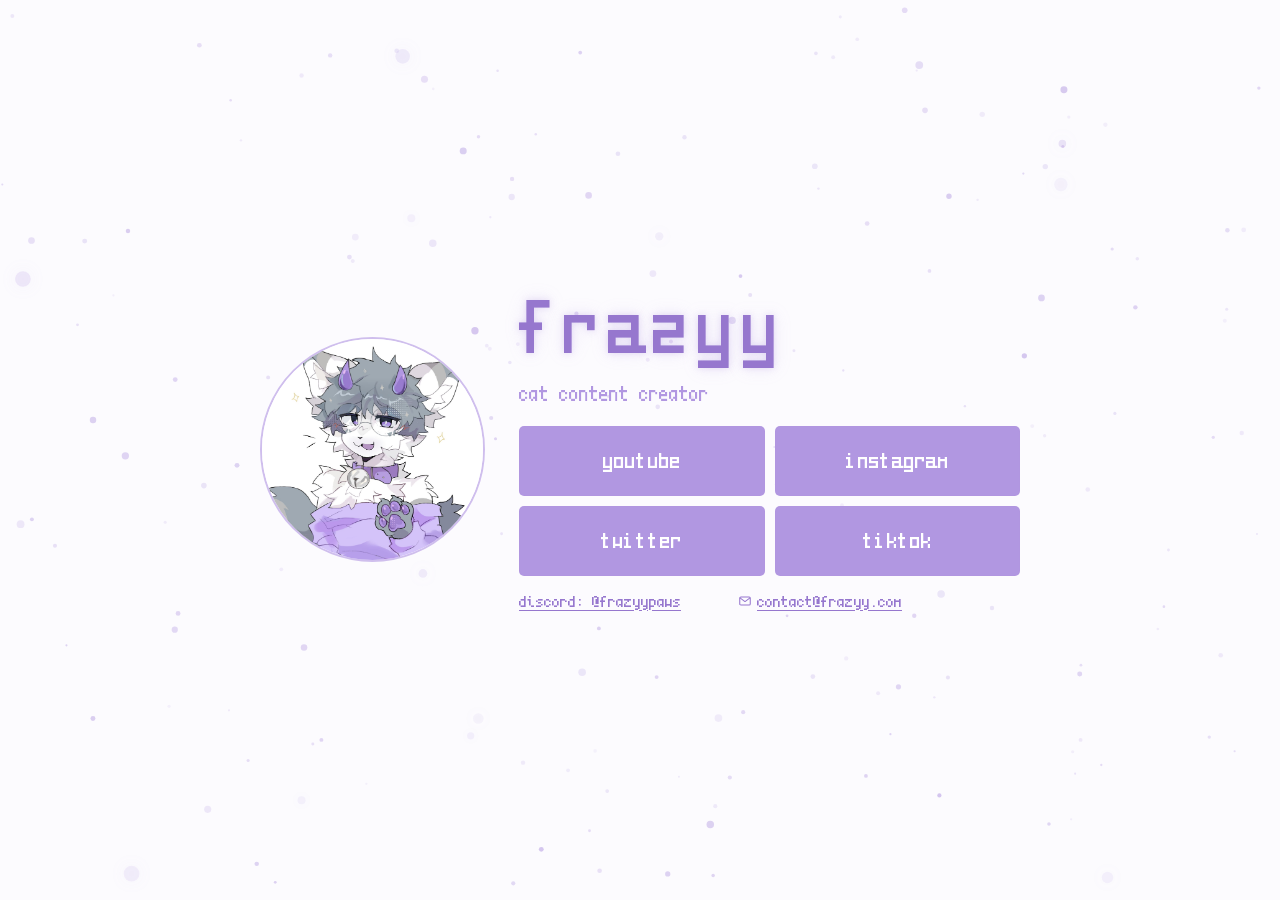
==== index.html @ 0676b8c7 "Make button hover more playful" ====
<!doctype html>
<html lang="en">
<head>
  <meta charset="utf-8">
  <meta name="viewport" content="width=device-width, initial-scale=1, viewport-fit=cover">
  <meta name="theme-color" content="#fcfbfe">
  <meta name="description" content="Frazyy — cat content creator. Videos, socials, and contact.">
  <meta property="og:type" content="website">
  <meta property="og:url" content="https://frazyy.com/">
  <meta property="og:site_name" content="FRAZYY">
  <meta property="og:title" content="FRAZYY">
  <meta property="og:description" content="cat content creator">
  <meta property="og:image" content="https://frazyy.com/img/frazyypfp.png">
  <meta property="og:image:alt" content="Frazyy's illustrated character portrait">
  <meta name="twitter:card" content="summary">
  <meta name="twitter:title" content="FRAZYY">
  <meta name="twitter:description" content="cat content creator">
  <meta name="twitter:image" content="https://frazyy.com/img/frazyypfp.png">
  <link rel="icon" href="img/frazyypfp.png">
  <title>FRAZYY</title>

  <style>
    @font-face {
      font-family: "Scientifica";
      src: url("fonts/scientifica.ttf") format("truetype");
      font-style: normal;
      font-weight: 400;
      font-display: swap;
    }

    @font-face {
      font-family: "Scientifica";
      src: url("fonts/scientificaBold.ttf") format("truetype");
      font-style: normal;
      font-weight: 700;
      font-display: swap;
    }

    @font-face {
      font-family: "Scientifica";
      src: url("fonts/scientificaItalic.ttf") format("truetype");
      font-style: italic;
      font-weight: 400;
      font-display: swap;
    }

    :root {
      color-scheme: light;
      --top: #fcfbfe;
      --ink: #b197e1;
      --ink-dark: #9677ce;
      --button-fill: #b197e1;
      --button-hover: #a486d8;
      --focus: #7552b4;
    }

    * {
      box-sizing: border-box;
    }

    html,
    body {
      min-height: 100%;
      margin: 0;
      overflow-x: hidden;
    }

    body {
      min-height: 100vh;
      min-height: 100svh;
      display: grid;
      place-items: center;
      padding: max(24px, env(safe-area-inset-top)) max(20px, env(safe-area-inset-right))
        max(24px, env(safe-area-inset-bottom)) max(20px, env(safe-area-inset-left));
      color: var(--ink);
      background: var(--top);
      font-family: "Scientifica", monospace;
      font-size: 20px;
      line-height: 1.35;
      text-rendering: optimizeLegibility;
    }

    main {
      position: relative;
      z-index: 1;
      width: min(100%, 760px);
    }

    #fx {
      position: fixed;
      inset: 0;
      z-index: 0;
      width: 100%;
      height: 100%;
      pointer-events: none;
      filter: blur(0.6px);
    }

    .profile {
      display: grid;
      grid-template-columns: 225px minmax(0, 1fr);
      align-items: center;
      gap: 34px;
    }

    .portrait {
      display: block;
      width: 225px;
      aspect-ratio: 1;
      border: 2px solid rgba(177, 151, 225, 0.6);
      border-radius: 50%;
      object-fit: cover;
    }

    .content {
      min-width: 0;
    }

    h1 {
      margin: 0;
      color: var(--ink-dark);
      font-size: clamp(62px, 7vw, 84px);
      font-weight: 700;
      line-height: 0.95;
      letter-spacing: 0.08em;
      text-shadow: 0 0 7px rgba(177, 151, 225, 0.32), 0 0 18px rgba(177, 151, 225, 0.18);
    }

    .intro {
      margin: 11px 0 17px;
      font-size: 23px;
    }

    .handle {
      font-weight: 700;
    }

    .links {
      display: grid;
      grid-template-columns: repeat(2, minmax(0, 1fr));
      gap: 10px;
    }

    .link {
      min-height: 70px;
      display: grid;
      place-items: center;
      padding: 17px 20px;
      border: 1px solid rgba(177, 151, 225, 0.68);
      border-radius: 5px;
      color: #ffffff;
      background: var(--button-fill);
      font-size: 25px;
      font-weight: 700;
      line-height: 1;
      text-align: center;
      text-decoration: none;
      transition: background-color 160ms ease, border-color 160ms ease,
        transform 180ms cubic-bezier(0.22, 0.75, 0.3, 1);
    }

    .link:hover {
      border-color: var(--ink);
      background: var(--button-hover);
      transform: translateY(-3px) scale(1.015);
    }

    .link:focus-visible,
    .discord:focus-visible,
    .email:focus-visible {
      outline: 2px solid var(--focus);
      outline-offset: 3px;
    }

    .contact {
      display: flex;
      flex-wrap: wrap;
      gap: 4px 12px;
      margin-top: 13px;
      font-size: 18px;
    }

    .discord,
    .email {
      padding: 0;
      border: 0;
      color: var(--ink-dark);
      background: transparent;
      font: inherit;
      text-decoration: underline;
      text-decoration-thickness: 1px;
      text-underline-offset: 3px;
      cursor: pointer;
    }

    .email {
      display: inline-flex;
      align-items: center;
      gap: 5px;
    }

    .email-icon {
      width: 14px;
      height: 14px;
      flex: 0 0 auto;
      fill: none;
      stroke: currentColor;
      stroke-linecap: round;
      stroke-linejoin: round;
      stroke-width: 1.8;
    }

    .discord-status {
      display: inline-block;
      min-width: 42px;
      margin-left: 3px;
      font-style: italic;
      text-decoration: none;
    }

    @media (max-width: 580px) {
      body {
        align-items: center;
        font-size: 17px;
      }

      main {
        width: min(100%, 360px);
      }

      .profile {
        grid-template-columns: 1fr;
        justify-items: center;
        gap: 19px;
      }

      .portrait {
        width: clamp(140px, 45vw, 174px);
      }

      .content {
        width: 100%;
        text-align: center;
      }

      h1 {
        font-size: clamp(50px, 16vw, 68px);
      }

      .intro {
        margin: 8px 0 14px;
        font-size: 19px;
      }

      .link {
        min-height: 58px;
        padding: 13px 16px;
        font-size: 22px;
      }

      .contact {
        justify-content: center;
        font-size: 16px;
      }
    }

    @media (max-width: 340px) {
      .links {
        grid-template-columns: 1fr;
      }
    }

    @media (prefers-reduced-motion: reduce) {
      *,
      *::before,
      *::after {
        scroll-behavior: auto !important;
        transition-duration: 0.01ms !important;
      }

    }
  </style>
</head>

<body>
  <canvas id="fx" aria-hidden="true"></canvas>

  <main>
    <section class="profile" aria-labelledby="site-title">
      <img class="portrait" src="img/frazyypfp.png" alt="Frazyy's illustrated character portrait">

      <div class="content">
        <h1 id="site-title">frazyy</h1>
        <p class="intro">cat content creator</p>

        <nav class="links" aria-label="Social links">
          <a class="link" href="https://www.youtube.com/@frazyypaws" target="_blank" rel="noopener noreferrer">youtube</a>
          <a class="link" href="https://www.instagram.com/frazyypaws/" target="_blank" rel="noopener noreferrer">instagram</a>
          <a class="link" href="https://x.com/frazyypaws" target="_blank" rel="noopener noreferrer">twitter</a>
          <a class="link" href="https://www.tiktok.com/@frazyypaws" target="_blank" rel="noopener noreferrer">tiktok</a>
        </nav>

        <div class="contact" aria-label="Contact information">
          <button class="discord" id="discord-copy" type="button" title="Copy Discord username">
            discord: @frazyypaws<span class="discord-status" id="discord-status" aria-live="polite"></span>
          </button>
          <a class="email" href="mailto:contact@frazyy.com">
            <svg class="email-icon" viewBox="0 0 24 24" aria-hidden="true">
              <rect x="3" y="5" width="18" height="14" rx="2"></rect>
              <path d="m4 7 8 6 8-6"></path>
            </svg>
            <span>contact@frazyy.com</span>
          </a>
        </div>
      </div>
    </section>
  </main>

  <script src="js/performanceProfile.js"></script>
  <script src="js/siteParticles.js"></script>
  <script src="js/titleMarquee.js"></script>
  <script>
    const copyButton = document.querySelector("#discord-copy");
    const copyStatus = document.querySelector("#discord-status");
    let statusTimer;

    copyButton.addEventListener("click", async () => {
      clearTimeout(statusTimer);

      try {
        await navigator.clipboard.writeText("frazyypaws");
        copyStatus.textContent = "copied!";
      } catch {
        copyStatus.textContent = "@frazyypaws";
      }

      statusTimer = setTimeout(() => {
        copyStatus.textContent = "";
      }, 1800);
    });
  </script>
</body>
</html>
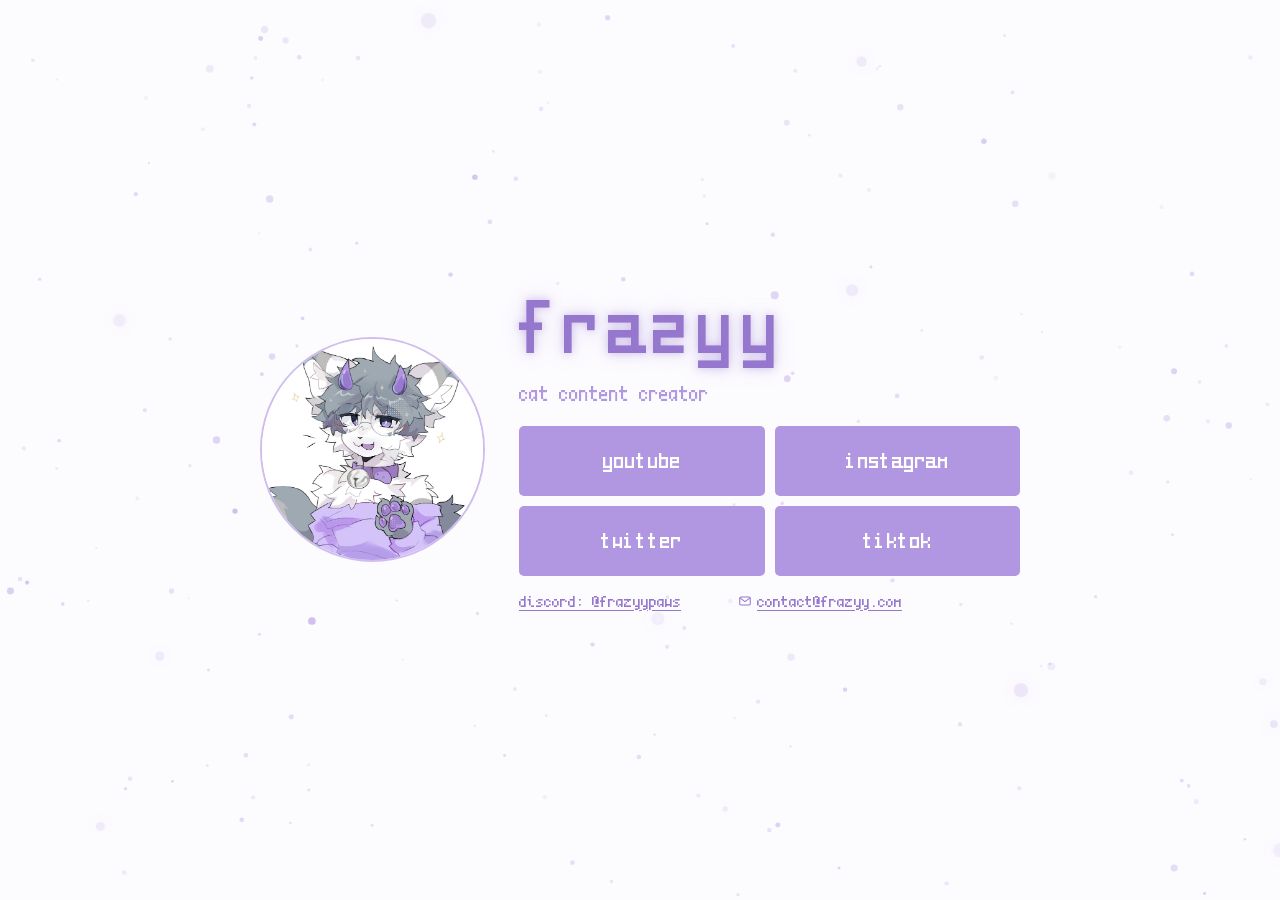
==== commit f3410a42: "Refine title glow" ====
--- a/index.html
+++ b/index.html
@@ -123,7 +123,8 @@
       font-weight: 700;
       line-height: 0.95;
       letter-spacing: 0.08em;
-      text-shadow: 0 0 7px rgba(177, 151, 225, 0.32), 0 0 18px rgba(177, 151, 225, 0.18);
+      text-shadow: 0 0 8px rgba(150, 119, 206, 0.42),
+        0 0 20px rgba(177, 151, 225, 0.28);
     }
 
     .intro {
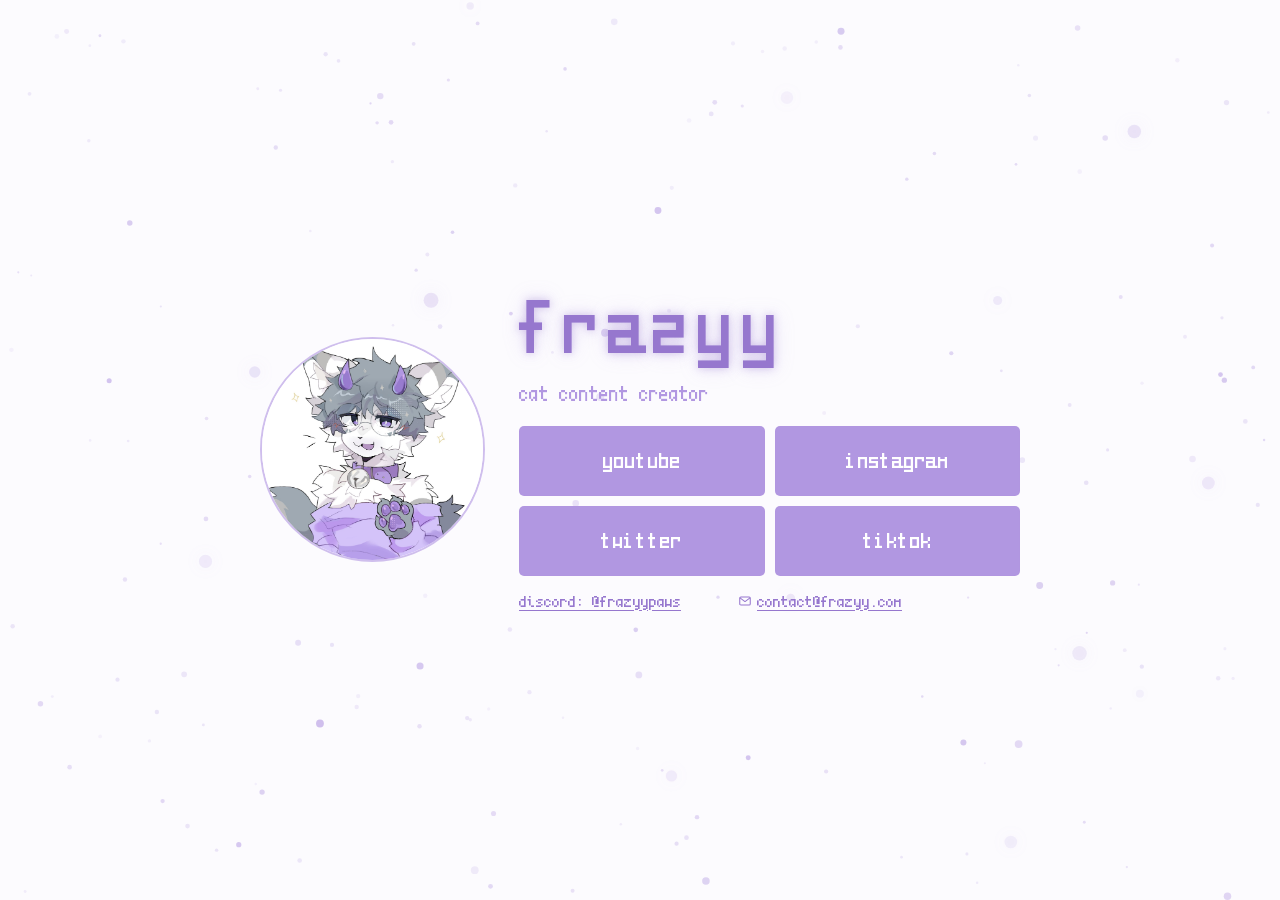
==== commit 5253b685: "Smooth the initial page reveal" ====
--- a/index.html
+++ b/index.html
@@ -1,5 +1,5 @@
 <!doctype html>
-<html lang="en">
+<html lang="en" class="is-loading">
 <head>
   <meta charset="utf-8">
   <meta name="viewport" content="width=device-width, initial-scale=1, viewport-fit=cover">
@@ -96,6 +96,27 @@
       filter: blur(0.6px);
     }
 
+    .is-loading main,
+    .is-loading #fx {
+      opacity: 0;
+    }
+
+    .is-loading main {
+      transform: translateY(10px);
+    }
+
+    .is-ready main {
+      opacity: 1;
+      transform: translateY(0);
+      transition: opacity 760ms ease-out,
+        transform 760ms cubic-bezier(0.22, 0.75, 0.3, 1);
+    }
+
+    .is-ready #fx {
+      opacity: 1;
+      transition: opacity 1s ease-out;
+    }
+
     .profile {
       display: grid;
       grid-template-columns: 225px minmax(0, 1fr);
@@ -284,6 +305,7 @@
 </head>
 
 <body>
+  <noscript><style>main, #fx { opacity: 1 !important; transform: none !important; }</style></noscript>
   <canvas id="fx" aria-hidden="true"></canvas>
 
   <main>
@@ -321,6 +343,31 @@
   <script src="js/siteParticles.js"></script>
   <script src="js/titleMarquee.js"></script>
   <script>
+    let siteRevealed = false;
+
+    function revealSite() {
+      if (siteRevealed) return;
+      siteRevealed = true;
+
+      requestAnimationFrame(() => {
+        requestAnimationFrame(() => {
+          document.documentElement.classList.replace("is-loading", "is-ready");
+        });
+      });
+    }
+
+    const portraitImage = document.querySelector(".portrait");
+    const fontsReady = document.fonts?.ready || Promise.resolve();
+    const portraitReady = portraitImage?.decode
+      ? portraitImage.decode().catch(() => undefined)
+      : Promise.resolve();
+    const revealFallback = setTimeout(revealSite, 1400);
+
+    Promise.all([fontsReady, portraitReady]).then(() => {
+      clearTimeout(revealFallback);
+      revealSite();
+    });
+
     const copyButton = document.querySelector("#discord-copy");
     const copyStatus = document.querySelector("#discord-status");
     let statusTimer;
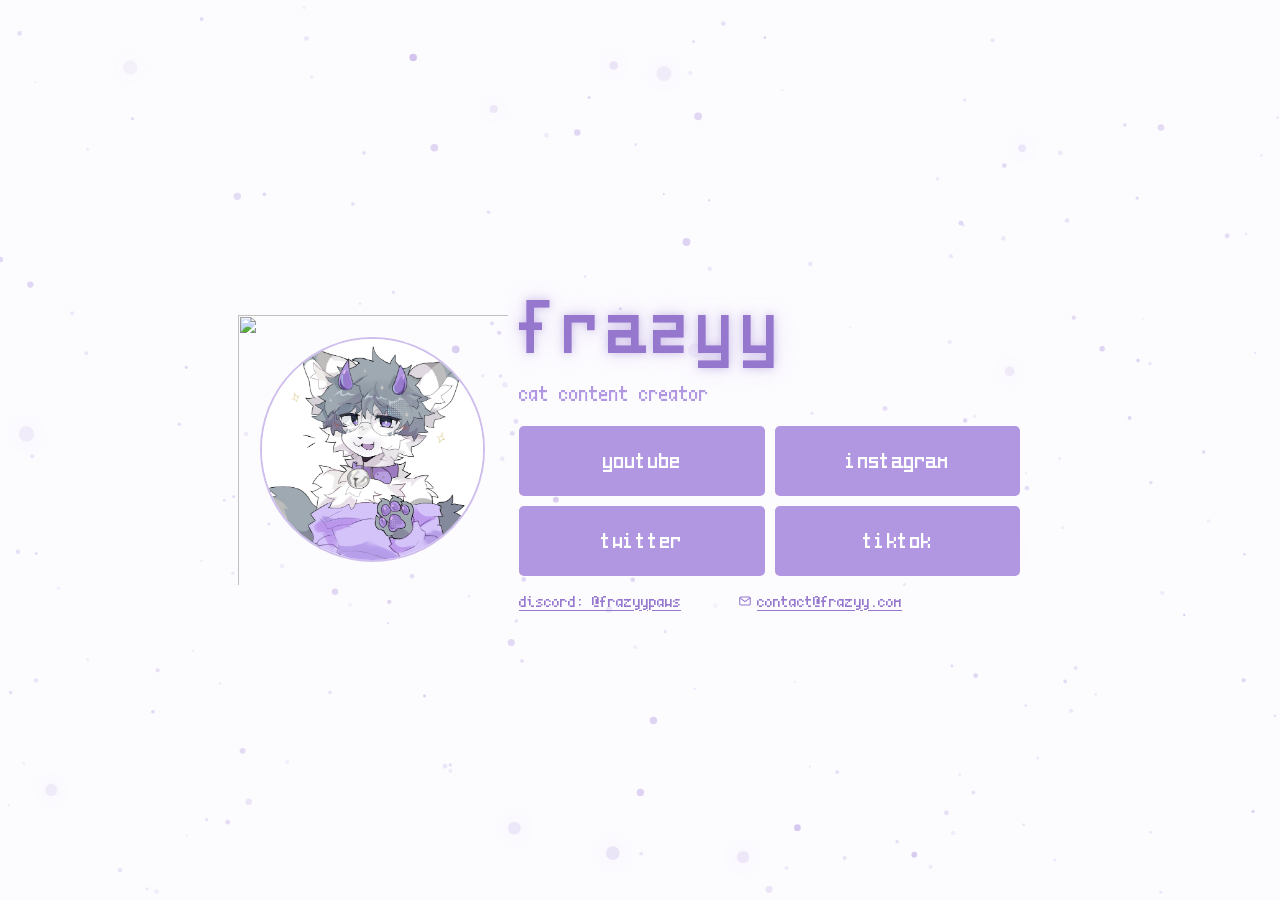
==== commit 2cf57806: "Add Discord avatar decoration" ====
--- a/index.html
+++ b/index.html
@@ -124,13 +124,31 @@
       gap: 34px;
     }
 
+    .portrait-wrap {
+      position: relative;
+      width: 225px;
+      aspect-ratio: 1;
+    }
+
     .portrait {
       display: block;
-      width: 225px;
-      aspect-ratio: 1;
+      width: 100%;
+      height: 100%;
       border: 2px solid rgba(177, 151, 225, 0.6);
       border-radius: 50%;
       object-fit: cover;
+    }
+
+    .avatar-decoration {
+      position: absolute;
+      z-index: 2;
+      top: -10%;
+      left: -10%;
+      width: 120%;
+      height: 120%;
+      object-fit: contain;
+      pointer-events: none;
+      user-select: none;
     }
 
     .content {
@@ -256,7 +274,7 @@
         gap: 19px;
       }
 
-      .portrait {
+      .portrait-wrap {
         width: clamp(140px, 45vw, 174px);
       }
 
@@ -310,7 +328,12 @@
 
   <main>
     <section class="profile" aria-labelledby="site-title">
-      <img class="portrait" src="img/frazyypfp.png" alt="Frazyy's illustrated character portrait">
+      <div class="portrait-wrap">
+        <img class="portrait" src="img/frazyypfp.png" alt="Frazyy's illustrated character portrait">
+        <img class="avatar-decoration"
+          src="https://cdn.discordapp.com/avatar-decoration-presets/a_c3cffc19e9784f7d0b005eecdf1b566e.png?size=240&amp;passthrough=true"
+          alt="" aria-hidden="true">
+      </div>
 
       <div class="content">
         <h1 id="site-title">frazyy</h1>
@@ -357,13 +380,17 @@
     }
 
     const portraitImage = document.querySelector(".portrait");
+    const decorationImage = document.querySelector(".avatar-decoration");
     const fontsReady = document.fonts?.ready || Promise.resolve();
     const portraitReady = portraitImage?.decode
       ? portraitImage.decode().catch(() => undefined)
       : Promise.resolve();
+    const decorationReady = decorationImage?.decode
+      ? decorationImage.decode().catch(() => undefined)
+      : Promise.resolve();
     const revealFallback = setTimeout(revealSite, 1400);
 
-    Promise.all([fontsReady, portraitReady]).then(() => {
+    Promise.all([fontsReady, portraitReady, decorationReady]).then(() => {
       clearTimeout(revealFallback);
       revealSite();
     });
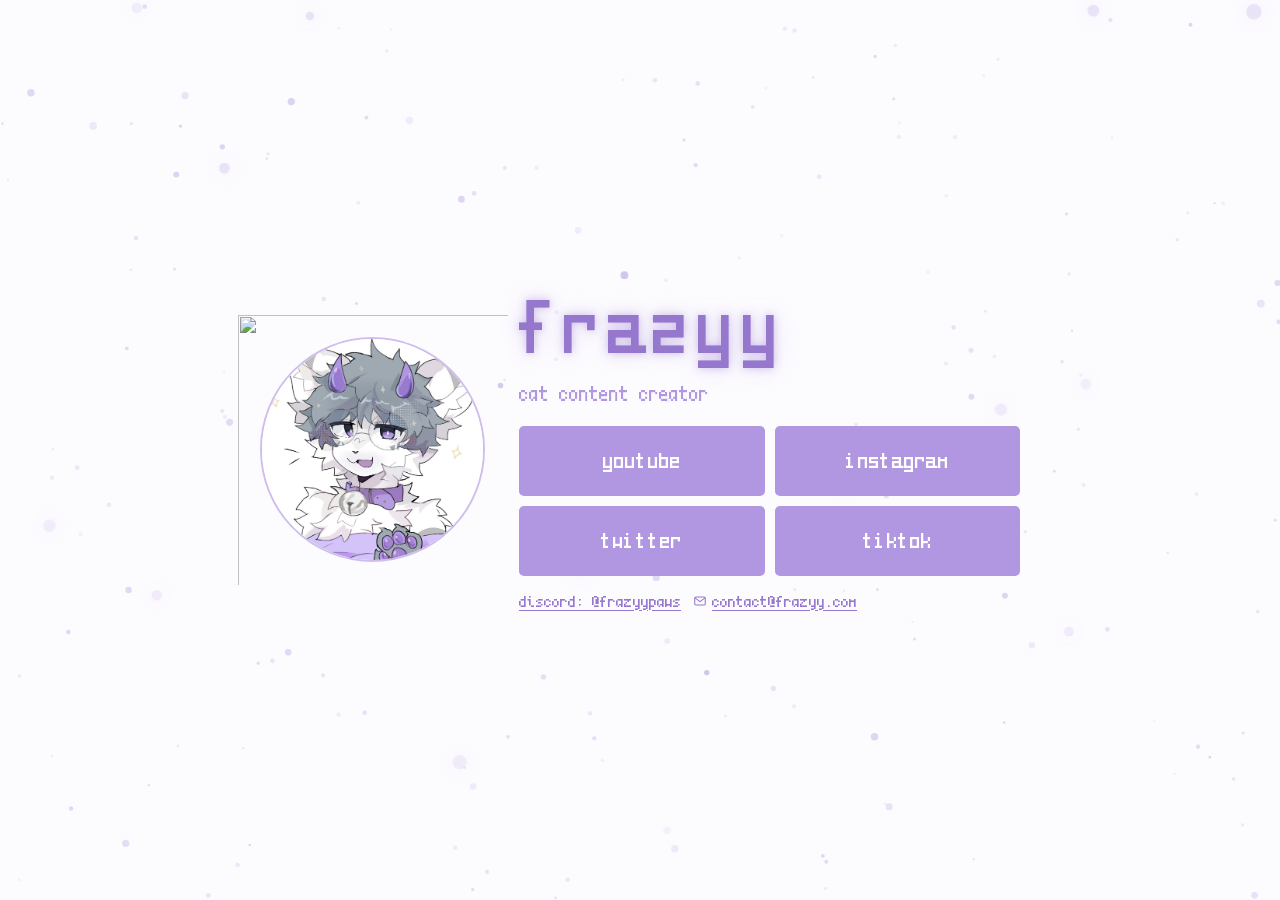
==== commit 3f1c1d0c: "Use minimal contact feedback" ====
--- a/index.html
+++ b/index.html
@@ -222,6 +222,7 @@
 
     .discord,
     .email {
+      position: relative;
       padding: 0;
       border: 0;
       color: var(--ink-dark);
@@ -231,6 +232,46 @@
       text-decoration-thickness: 1px;
       text-underline-offset: 3px;
       cursor: pointer;
+      transition: color 180ms ease, transform 180ms ease;
+    }
+
+    .discord::after,
+    .email::after {
+      content: "";
+      position: absolute;
+      top: 50%;
+      right: -10px;
+      width: 5px;
+      height: 5px;
+      border-radius: 50%;
+      opacity: 0;
+      background: var(--ink-dark);
+      box-shadow: 0 0 8px rgba(150, 119, 206, 0.5);
+      transform: translateY(-50%) scale(0.25);
+      transition: opacity 180ms ease, transform 220ms cubic-bezier(0.22, 0.75, 0.3, 1);
+    }
+
+    .discord.is-confirmed,
+    .email.is-confirmed {
+      color: var(--focus);
+      transform: translateY(-1px);
+    }
+
+    .discord.is-confirmed::after,
+    .email.is-confirmed::after {
+      opacity: 1;
+      transform: translateY(-50%) scale(1);
+    }
+
+    .discord.is-error::after {
+      opacity: 1;
+      background: #bd7798;
+      transform: translateY(-50%) scale(1);
+    }
+
+    .discord:active,
+    .email:active {
+      transform: scale(0.97);
     }
 
     .email {
@@ -248,14 +289,23 @@
       stroke-linecap: round;
       stroke-linejoin: round;
       stroke-width: 1.8;
+      transition: fill 180ms ease, transform 180ms ease;
+    }
+
+    .email.is-confirmed .email-icon {
+      fill: rgba(150, 119, 206, 0.16);
+      transform: scale(1.1);
     }
 
     .discord-status {
-      display: inline-block;
-      min-width: 42px;
-      margin-left: 3px;
-      font-style: italic;
-      text-decoration: none;
+      position: absolute;
+      width: 1px;
+      height: 1px;
+      padding: 0;
+      overflow: hidden;
+      clip: rect(0, 0, 0, 0);
+      white-space: nowrap;
+      border: 0;
     }
 
     @media (max-width: 580px) {
@@ -397,7 +447,19 @@
 
     const copyButton = document.querySelector("#discord-copy");
     const copyStatus = document.querySelector("#discord-status");
+    const emailLink = document.querySelector(".email");
+    const feedbackTimers = new WeakMap();
     let statusTimer;
+
+    function showContactFeedback(element, state = "is-confirmed") {
+      clearTimeout(feedbackTimers.get(element));
+      element.classList.remove("is-confirmed", "is-error");
+      void element.offsetWidth;
+      element.classList.add(state);
+      feedbackTimers.set(element, setTimeout(() => {
+        element.classList.remove(state);
+      }, 700));
+    }
 
     copyButton.addEventListener("click", async () => {
       clearTimeout(statusTimer);
@@ -405,14 +467,20 @@
       try {
         await navigator.clipboard.writeText("frazyypaws");
         copyStatus.textContent = "copied!";
+        showContactFeedback(copyButton);
       } catch {
-        copyStatus.textContent = "@frazyypaws";
+        copyStatus.textContent = "copy unavailable";
+        showContactFeedback(copyButton, "is-error");
       }
 
       statusTimer = setTimeout(() => {
         copyStatus.textContent = "";
       }, 1800);
     });
+
+    emailLink.addEventListener("click", () => {
+      showContactFeedback(emailLink);
+    });
   </script>
 </body>
 </html>
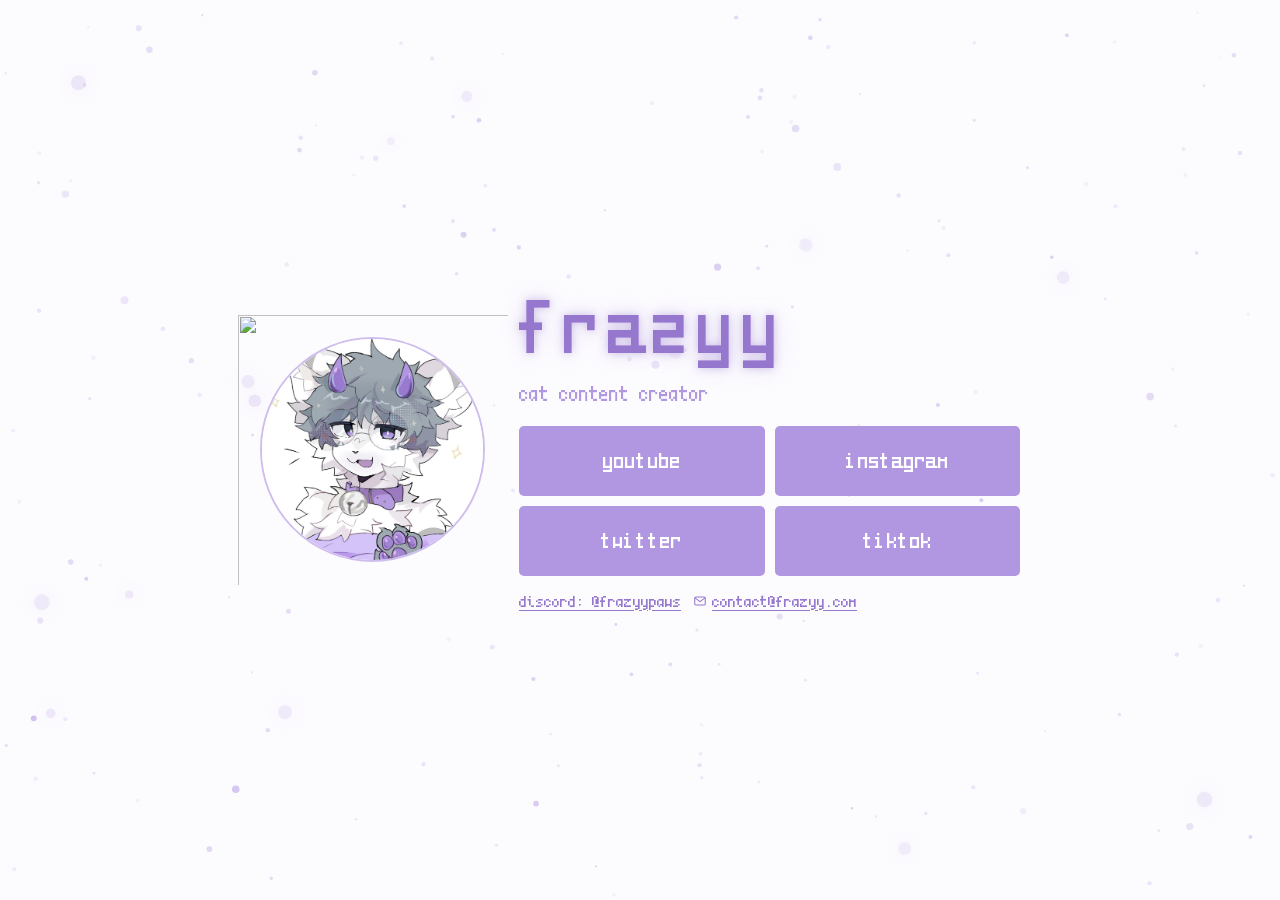
==== commit 2bb21a38: "Simplify page source" ====
--- a/index.html
+++ b/index.html
@@ -4,14 +4,14 @@
   <meta charset="utf-8">
   <meta name="viewport" content="width=device-width, initial-scale=1, viewport-fit=cover">
   <meta name="theme-color" content="#fcfbfe">
-  <meta name="description" content="Frazyy — cat content creator. Videos, socials, and contact.">
+  <meta name="description" content="frazyy's website">
   <meta property="og:type" content="website">
   <meta property="og:url" content="https://frazyy.com/">
   <meta property="og:site_name" content="FRAZYY">
   <meta property="og:title" content="FRAZYY">
   <meta property="og:description" content="cat content creator">
   <meta property="og:image" content="https://frazyy.com/img/frazyypfp.png">
-  <meta property="og:image:alt" content="Frazyy's illustrated character portrait">
+  <meta property="og:image:alt" content="frazyy">
   <meta name="twitter:card" content="summary">
   <meta name="twitter:title" content="FRAZYY">
   <meta name="twitter:description" content="cat content creator">
@@ -124,13 +124,13 @@
       gap: 34px;
     }
 
-    .portrait-wrap {
+    .pfp-wrap {
       position: relative;
       width: 225px;
       aspect-ratio: 1;
     }
 
-    .portrait {
+    .pfp {
       display: block;
       width: 100%;
       height: 100%;
@@ -139,7 +139,7 @@
       object-fit: cover;
     }
 
-    .avatar-decoration {
+    .deco {
       position: absolute;
       z-index: 2;
       top: -10%;
@@ -169,10 +169,6 @@
     .intro {
       margin: 11px 0 17px;
       font-size: 23px;
-    }
-
-    .handle {
-      font-weight: 700;
     }
 
     .links {
@@ -324,7 +320,7 @@
         gap: 19px;
       }
 
-      .portrait-wrap {
+      .pfp-wrap {
         width: clamp(140px, 45vw, 174px);
       }
 
@@ -378,9 +374,9 @@
 
   <main>
     <section class="profile" aria-labelledby="site-title">
-      <div class="portrait-wrap">
-        <img class="portrait" src="img/frazyypfp.png" alt="Frazyy's illustrated character portrait">
-        <img class="avatar-decoration"
+      <div class="pfp-wrap">
+        <img class="pfp" src="img/frazyypfp.png" alt="frazyy">
+        <img class="deco"
           src="https://cdn.discordapp.com/avatar-decoration-presets/a_c3cffc19e9784f7d0b005eecdf1b566e.png?size=240&amp;passthrough=true"
           alt="" aria-hidden="true">
       </div>
@@ -389,15 +385,15 @@
         <h1 id="site-title">frazyy</h1>
         <p class="intro">cat content creator</p>
 
-        <nav class="links" aria-label="Social links">
+        <nav class="links" aria-label="links">
           <a class="link" href="https://www.youtube.com/@frazyypaws" target="_blank" rel="noopener noreferrer">youtube</a>
           <a class="link" href="https://www.instagram.com/frazyypaws/" target="_blank" rel="noopener noreferrer">instagram</a>
           <a class="link" href="https://x.com/frazyypaws" target="_blank" rel="noopener noreferrer">twitter</a>
           <a class="link" href="https://www.tiktok.com/@frazyypaws" target="_blank" rel="noopener noreferrer">tiktok</a>
         </nav>
 
-        <div class="contact" aria-label="Contact information">
-          <button class="discord" id="discord-copy" type="button" title="Copy Discord username">
+        <div class="contact" aria-label="contact">
+          <button class="discord" id="discord-copy" type="button" title="copy discord">
             discord: @frazyypaws<span class="discord-status" id="discord-status" aria-live="polite"></span>
           </button>
           <a class="email" href="mailto:contact@frazyy.com">
@@ -416,11 +412,11 @@
   <script src="js/siteParticles.js"></script>
   <script src="js/titleMarquee.js"></script>
   <script>
-    let siteRevealed = false;
-
-    function revealSite() {
-      if (siteRevealed) return;
-      siteRevealed = true;
+    let shown = false;
+
+    function showPage() {
+      if (shown) return;
+      shown = true;
 
       requestAnimationFrame(() => {
         requestAnimationFrame(() => {
@@ -429,20 +425,20 @@
       });
     }
 
-    const portraitImage = document.querySelector(".portrait");
-    const decorationImage = document.querySelector(".avatar-decoration");
-    const fontsReady = document.fonts?.ready || Promise.resolve();
-    const portraitReady = portraitImage?.decode
-      ? portraitImage.decode().catch(() => undefined)
+    const pfp = document.querySelector(".pfp");
+    const deco = document.querySelector(".deco");
+    const fontLoad = document.fonts?.ready || Promise.resolve();
+    const pfpLoad = pfp?.decode
+      ? pfp.decode().catch(() => undefined)
       : Promise.resolve();
-    const decorationReady = decorationImage?.decode
-      ? decorationImage.decode().catch(() => undefined)
+    const decoLoad = deco?.decode
+      ? deco.decode().catch(() => undefined)
       : Promise.resolve();
-    const revealFallback = setTimeout(revealSite, 1400);
-
-    Promise.all([fontsReady, portraitReady, decorationReady]).then(() => {
-      clearTimeout(revealFallback);
-      revealSite();
+    const fallback = setTimeout(showPage, 1400);
+
+    Promise.all([fontLoad, pfpLoad, decoLoad]).then(() => {
+      clearTimeout(fallback);
+      showPage();
     });
 
     const copyButton = document.querySelector("#discord-copy");
@@ -451,7 +447,7 @@
     const feedbackTimers = new WeakMap();
     let statusTimer;
 
-    function showContactFeedback(element, state = "is-confirmed") {
+    function showFeedback(element, state = "is-confirmed") {
       clearTimeout(feedbackTimers.get(element));
       element.classList.remove("is-confirmed", "is-error");
       void element.offsetWidth;
@@ -467,10 +463,10 @@
       try {
         await navigator.clipboard.writeText("frazyypaws");
         copyStatus.textContent = "copied!";
-        showContactFeedback(copyButton);
+        showFeedback(copyButton);
       } catch {
         copyStatus.textContent = "copy unavailable";
-        showContactFeedback(copyButton, "is-error");
+        showFeedback(copyButton, "is-error");
       }
 
       statusTimer = setTimeout(() => {
@@ -479,7 +475,7 @@
     });
 
     emailLink.addEventListener("click", () => {
-      showContactFeedback(emailLink);
+      showFeedback(emailLink);
     });
   </script>
 </body>
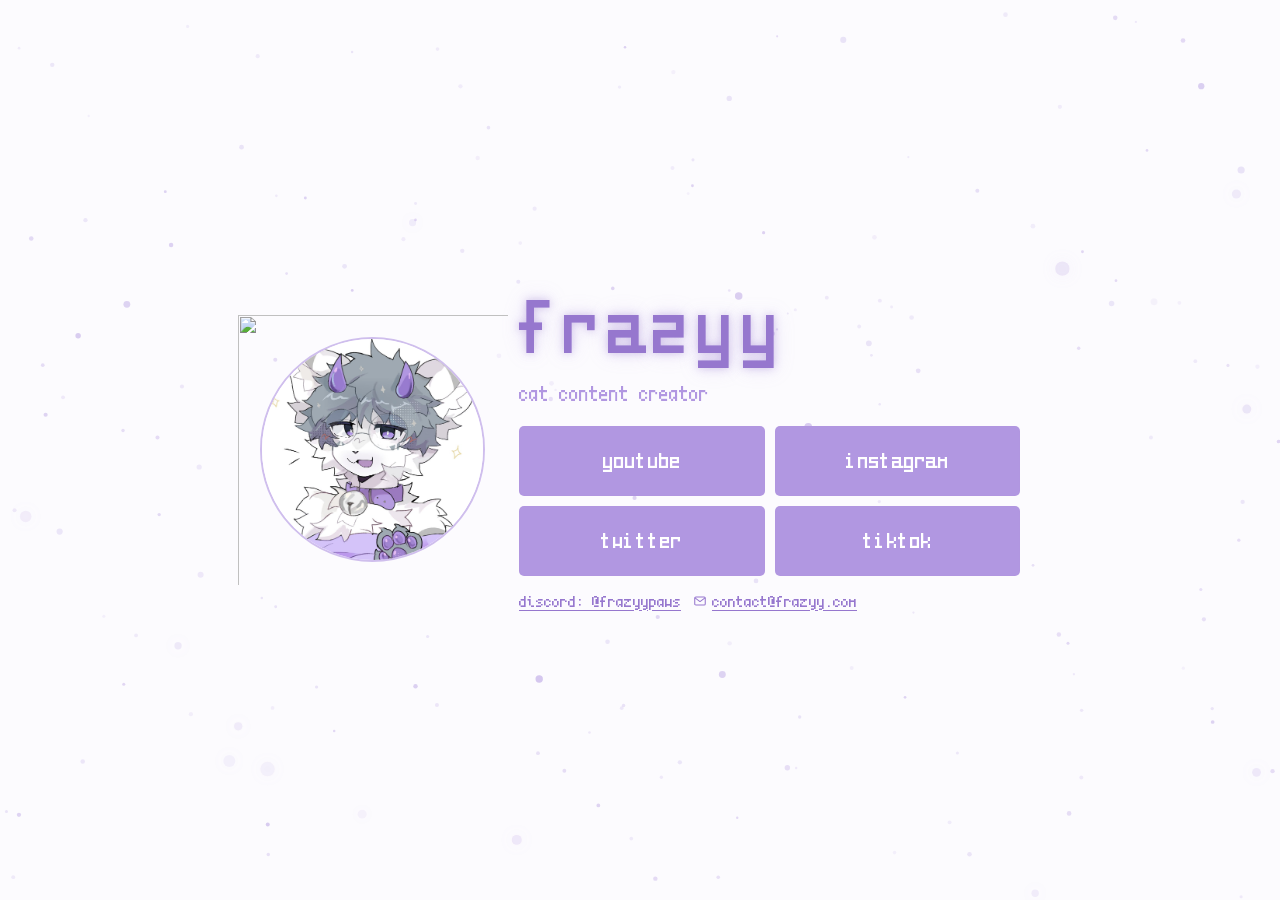
==== commit a026e9d6: "Simplify browser tab" ====
--- a/index.html
+++ b/index.html
@@ -16,8 +16,7 @@
   <meta name="twitter:title" content="FRAZYY">
   <meta name="twitter:description" content="cat content creator">
   <meta name="twitter:image" content="https://frazyy.com/img/frazyypfp.png">
-  <link rel="icon" href="img/frazyypfp.png">
-  <title>FRAZYY</title>
+  <title>frazyy</title>
 
   <style>
     @font-face {
@@ -410,7 +409,6 @@
 
   <script src="js/performanceProfile.js"></script>
   <script src="js/siteParticles.js"></script>
-  <script src="js/titleMarquee.js"></script>
   <script>
     let shown = false;
 
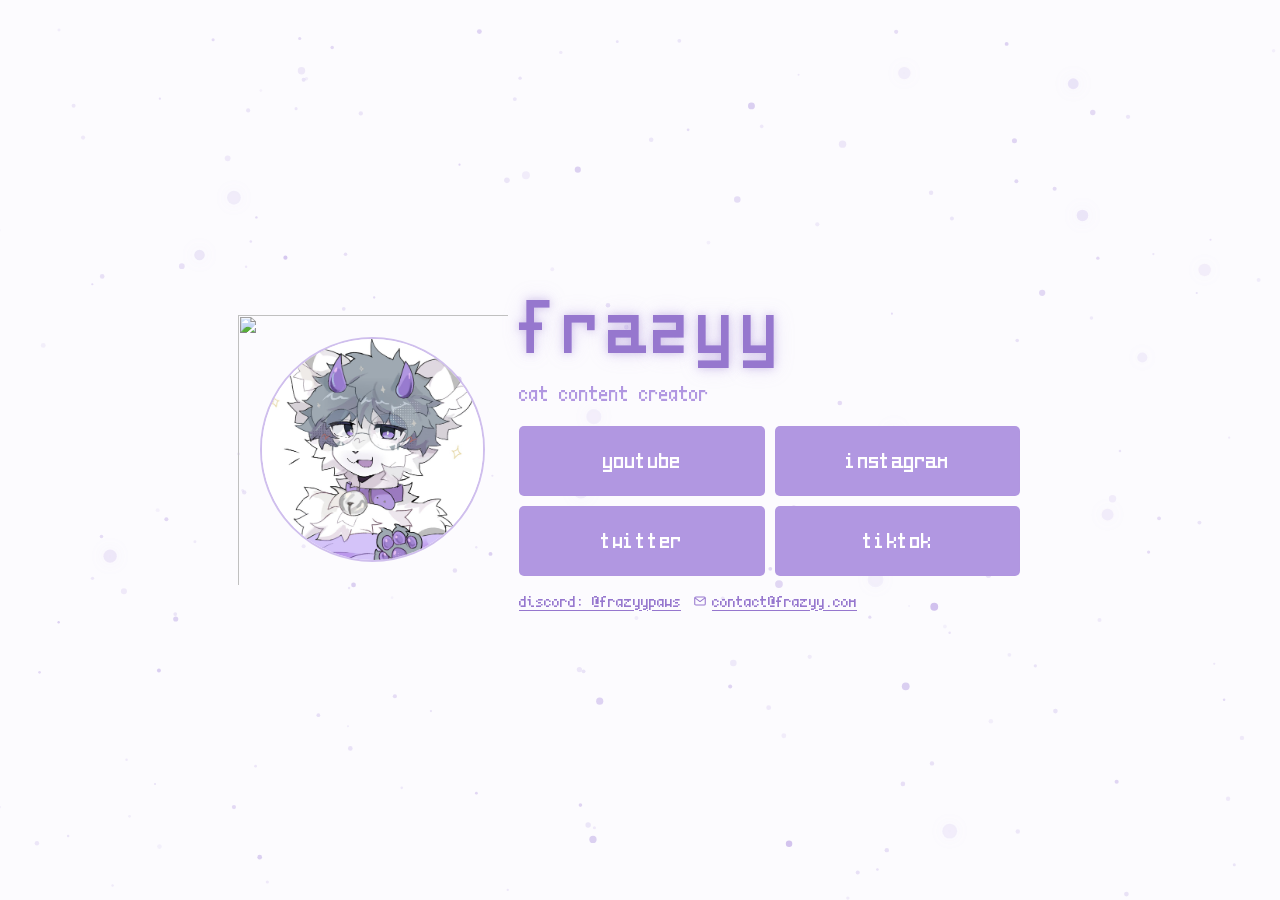
==== commit 6069dbc4: "Lowercase social preview title" ====
--- a/index.html
+++ b/index.html
@@ -7,13 +7,13 @@
   <meta name="description" content="frazyy's website">
   <meta property="og:type" content="website">
   <meta property="og:url" content="https://frazyy.com/">
-  <meta property="og:site_name" content="FRAZYY">
-  <meta property="og:title" content="FRAZYY">
+  <meta property="og:site_name" content="frazyy">
+  <meta property="og:title" content="frazyy">
   <meta property="og:description" content="cat content creator">
   <meta property="og:image" content="https://frazyy.com/img/frazyypfp.png">
   <meta property="og:image:alt" content="frazyy">
   <meta name="twitter:card" content="summary">
-  <meta name="twitter:title" content="FRAZYY">
+  <meta name="twitter:title" content="frazyy">
   <meta name="twitter:description" content="cat content creator">
   <meta name="twitter:image" content="https://frazyy.com/img/frazyypfp.png">
   <title>frazyy</title>
